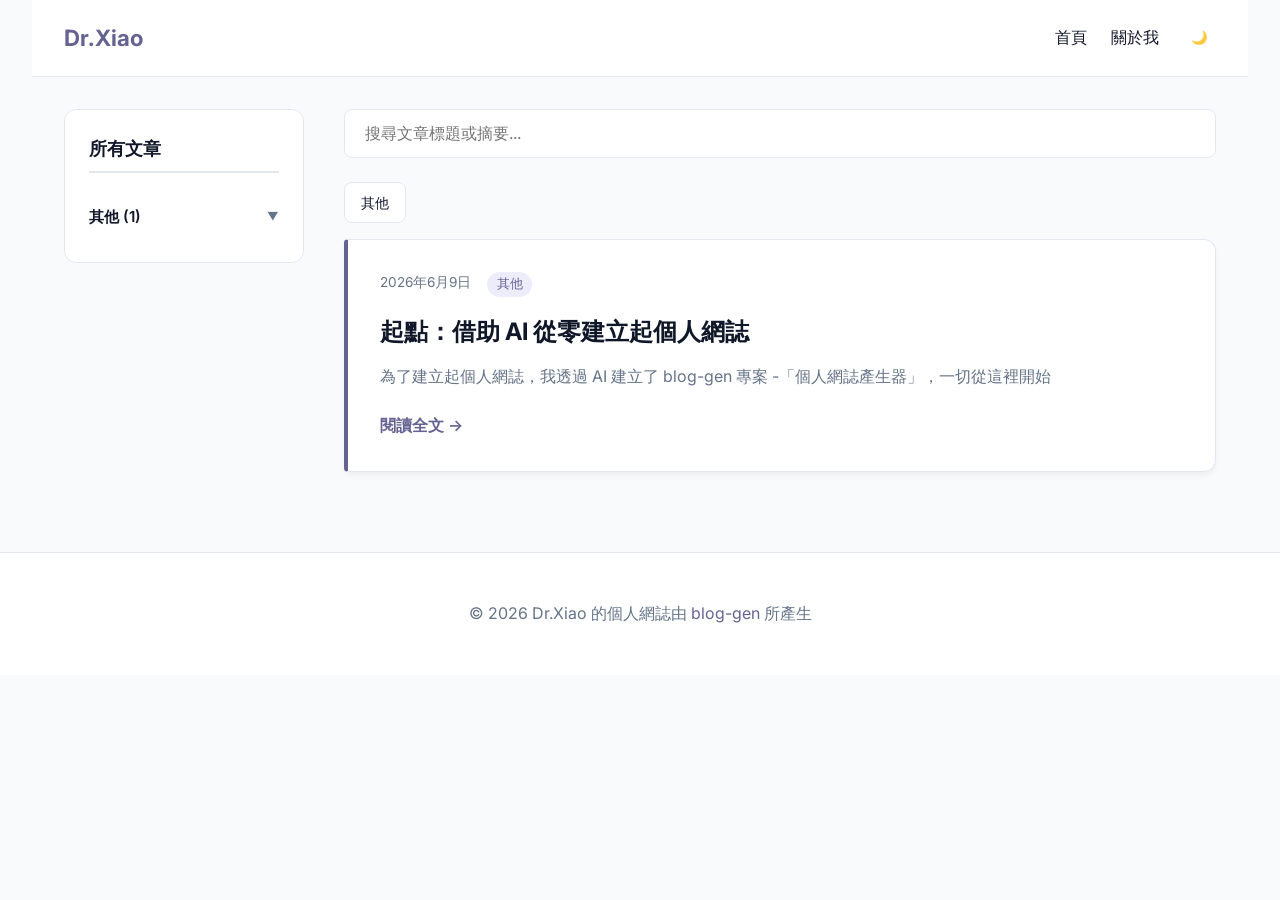
==== docs/index.html @ 83f29e0b "Change directory tree" ====
<!DOCTYPE html>
<html lang="zh-TW">
<head>
  <meta charset="UTF-8">
  <meta name="viewport" content="width=device-width, initial-scale=1.0">
  <title>Dr.Xiao</title>
  <meta name="description" content="探討軟體工程、人工智慧與科技生活的個人網誌">
  <link rel="stylesheet" href="https://fonts.googleapis.com/css2?family=Inter:wght@300;400;500;600;700;800&display=swap">
  <link rel="stylesheet" href="css/styles.css">
</head>
<body>
  <script>
    (function() {
      const savedTheme = localStorage.getItem('theme');
      const prefersDark = window.matchMedia('(prefers-color-scheme: dark)').matches;
      if (savedTheme === 'dark' || (!savedTheme && prefersDark)) {
        document.body.classList.add('dark-mode');
      }
    })();
  </script>

  <nav id="navbar">
    <a href="index.html" class="nav-logo">Dr.Xiao</a>
    <div class="nav-links">
      <a href="index.html">首頁</a>
      <a href="about.html">關於我</a>
      <button class="theme-toggle" id="theme-toggle" aria-label="切換主題">
        <span>🌙</span>
      </button>
    </div>
  </nav>

  <main class="homepage-container">
    <aside class="homepage-sidebar">
      <h3 class="sidebar-title">所有文章</h3>
      <div class="category-accordion">

    <details class="category-accordion-item" >
      <summary class="category-summary">
        <span>其他 (1)</span>
        <span class="accordion-icon">▼</span>
      </summary>
      <ul class="category-article-list">
        <li>
        <a href="articles/starting-point-my-blog-with-ai.html" class="category-article-link " title="起點：借助 AI 從零建立起個人網誌">
          起點：借助 AI 從零建立起個人網誌
        </a>
      </li>
      </ul>
    </details>

      </div>
    </aside>

    <div class="homepage-main-content homepage-layout-classic">
      <div class="controls-container">
        <input type="text" id="search-input" class="search-bar" placeholder="搜尋文章標題或摘要...">

        <div class="category-badges">
          <a href="index.html?category=misc" class="category-badge " data-category="misc">
      其他
    </a>
        </div>
      </div>

      <div class="articles-grid" id="articles-container">

        <article class="card article-card" data-category="misc" data-title="起點：借助 AI 從零建立起個人網誌" data-summary="為了建立起個人網誌，我透過 AI 建立了 blog-gen 專案 -「個人網誌產生器」，一切從這裡開始">
          <div class="article-meta">
            <span>2026年6月9日</span>
            <a href="index.html?category=misc" class="category-tag">其他</a>
          </div>
          <h2 class="article-title">
            <a href="articles/starting-point-my-blog-with-ai.html">起點：借助 AI 從零建立起個人網誌</a>
          </h2>
          <p class="article-summary">為了建立起個人網誌，我透過 AI 建立了 blog-gen 專案 -「個人網誌產生器」，一切從這裡開始</p>
          <a href="articles/starting-point-my-blog-with-ai.html" class="read-more">閱讀全文 →</a>
        </article>
        <div id="empty-state" class="empty-state" style="display: none;">
          找不到相符的文章。
        </div>
      </div>
    </div>
  </main>

  <footer>
    <p>&copy; 2026 Dr.Xiao 的個人網誌由 <a href="https://github.com" target="_blank">blog-gen</a> 所產生</p>
  </footer>

  <script src="js/main.js"></script>
</body>
</html>
---- docs/css/styles.css ----
:root {
  --primary-color: #656397;
  --primary-hover: #656397dd;
  --bg-light: #f8fafc;
  --bg-card-light: #ffffff;
  --text-light: #0f172a;
  --text-muted-light: #64748b;
  --border-light: #e2e8f0;

  --bg-dark: #0f172a;
  --bg-card-dark: #1e293b;
  --text-dark: #f8fafc;
  --text-muted-dark: #94a3b8;
  --border-dark: #334155;

  --font-sans: 'Inter', system-ui, -apple-system, BlinkMacSystemFont, "Segoe UI", Roboto, "Helvetica Neue", Arial, sans-serif;
  --transition: all 0.3s cubic-bezier(0.4, 0, 0.2, 1);
}

* {
  box-sizing: border-box;
  margin: 0;
  padding: 0;
}

body {
  font-family: var(--font-sans);
  background-color: var(--bg-light);
  color: var(--text-light);
  line-height: 1.6;
  transition: var(--transition);
}

body.dark-mode {
  background-color: var(--bg-dark);
  color: var(--text-dark);
}

nav {
  display: flex;
  justify-content: space-between;
  align-items: center;
  max-width: 95%;
  margin: 0 auto;
  padding: 1.25rem 2rem;
  border-bottom: 1px solid var(--border-light);
  background-color: var(--bg-card-light);
  position: sticky;
  top: 0;
  z-index: 10;
  backdrop-filter: blur(10px);
  background-opacity: 0.8;
  transition: var(--transition);
}

body.dark-mode nav {
  background-color: rgba(30, 41, 59, 0.8);
  border-bottom: 1px solid var(--border-dark);
}

.nav-logo {
  font-weight: 700;
  font-size: 1.4rem;
  color: var(--primary-color);
  text-decoration: none;
}

.nav-links {
  display: flex;
  gap: 1.5rem;
  align-items: center;
}

.nav-links a {
  text-decoration: none;
  color: inherit;
  font-weight: 500;
  transition: var(--transition);
}

.nav-links a:hover {
  color: var(--primary-color);
}

.theme-toggle {
  background: none;
  border: none;
  color: inherit;
  cursor: pointer;
  padding: 0.5rem;
  border-radius: 50%;
  transition: var(--transition);
  display: flex;
  align-items: center;
}

.theme-toggle:hover {
  background-color: rgba(0,0,0,0.05);
}

body.dark-mode .theme-toggle:hover {
  background-color: rgba(255,255,255,0.05);
}

/* Homepage container layout (Split sidebar) */
.homepage-container {
  max-width: 95%;
  margin: 2rem auto;
  padding: 0 2rem;
  display: grid;
  grid-template-columns: 1fr;
  gap: 2.5rem;
}
@media (min-width: 900px) {
  .homepage-container {
    grid-template-columns: 240px 1fr;
  }
}

.homepage-sidebar {
  display: flex;
  flex-direction: column;
  gap: 1.5rem;
  height: fit-content;
  background-color: var(--bg-card-light);
  border: 1px solid var(--border-light);
  border-radius: 12px;
  padding: 1.5rem;
  position: sticky;
  top: 90px;
  transition: var(--transition);
}
body.dark-mode .homepage-sidebar {
  background-color: var(--bg-card-dark);
  border: 1px solid var(--border-dark);
}

.category-accordion {
  display: flex;
  flex-direction: column;
  gap: 0.75rem;
}

.category-accordion-item {
  border-bottom: 1px solid var(--border-light);
  padding-bottom: 0.75rem;
}
body.dark-mode .category-accordion-item {
  border-bottom: 1px solid var(--border-dark);
}
.category-accordion-item:last-child {
  border-bottom: none;
  padding-bottom: 0;
}

.category-summary {
  list-style: none;
  display: flex;
  justify-content: space-between;
  align-items: center;
  cursor: pointer;
  padding: 0.5rem 0;
  font-weight: 600;
  font-size: 0.95rem;
  color: inherit;
  transition: var(--transition);
}
.category-summary::-webkit-details-marker {
  display: none;
}
.category-summary:hover {
  color: var(--primary-color);
}

.accordion-icon {
  font-size: 0.7rem;
  transition: transform 0.2s ease;
  color: var(--text-muted-light);
}
body.dark-mode .accordion-icon {
  color: var(--text-muted-dark);
}
details[open] .accordion-icon {
  transform: rotate(180deg);
}

.category-article-list {
  list-style: none;
  padding-left: 1rem;
  margin-top: 0.5rem;
  display: flex;
  flex-direction: column;
  gap: 0.4rem;
}

.category-article-link {
  color: var(--text-muted-light);
  text-decoration: none;
  font-size: 0.88rem;
  transition: var(--transition);
  display: block;
  padding: 0.2rem 0;
  white-space: normal;
  word-wrap: break-word;
}
body.dark-mode .category-article-link {
  color: var(--text-muted-dark);
}
.category-article-link:hover {
  color: var(--primary-color);
  padding-left: 4px;
}
.category-article-link.active {
  color: var(--primary-color);
  font-weight: 700;
  padding-left: 4px;
}
body.dark-mode .category-article-link.active {
  color: var(--primary-color);
}

main {
  max-width: 95%;
  margin: 2rem auto;
  padding: 0 2rem;
  display: grid;
  grid-template-columns: 1fr;
  gap: 2rem;
}

/* Grid Layout for Homepage depending on selection */
.homepage-layout-modern {
  grid-template-columns: 1fr;
}
@media (min-width: 768px) {
  .homepage-layout-modern .articles-grid {
    display: grid;
    grid-template-columns: repeat(2, 1fr);
    gap: 2rem;
  }
}

/* Classic layout: Single column list with left accent border */
.homepage-layout-classic .articles-grid {
  display: flex;
  flex-direction: column;
  gap: 2rem;
}
.homepage-layout-classic .article-card {
  border-left: 4px solid var(--primary-color);
  border-radius: 4px 12px 12px 4px;
}

/* Minimal layout: Simple row-aligned text list, compact, no cards */
.homepage-layout-minimal .articles-grid {
  display: flex;
  flex-direction: column;
  gap: 0;
}
.homepage-layout-minimal .article-card {
  flex-direction: row;
  align-items: center;
  justify-content: space-between;
  background: transparent;
  border: none;
  border-bottom: 1px solid var(--border-light);
  box-shadow: none;
  border-radius: 0;
  padding: 1.25rem 0.5rem;
  margin: 0;
  transition: var(--transition);
}
body.dark-mode .homepage-layout-minimal .article-card {
  border-bottom: 1px solid var(--border-dark);
}
.homepage-layout-minimal .article-card:hover {
  transform: translateX(6px);
  border-color: var(--primary-color);
  background: transparent;
  box-shadow: none;
}
.homepage-layout-minimal .article-card .article-summary,
.homepage-layout-minimal .article-card .read-more {
  display: none;
}
.homepage-layout-minimal .article-card .article-title {
  font-size: 1.15rem;
  margin-bottom: 0;
  font-weight: 600;
}
.homepage-layout-minimal .article-card .article-meta {
  margin-bottom: 0;
  display: flex;
  flex-direction: row;
  align-items: center;
  gap: 1rem;
}
@media (max-width: 600px) {
  .homepage-layout-minimal .article-card {
    flex-direction: column;
    align-items: flex-start;
    gap: 0.5rem;
    padding: 1rem 0;
  }
}

.articles-grid {
  display: flex;
  flex-direction: column;
  gap: 2rem;
}

.card {
  background-color: var(--bg-card-light);
  border: 1px solid var(--border-light);
  border-radius: 12px;
  padding: 2rem;
  box-shadow: 0 4px 6px -1px rgba(0, 0, 0, 0.05);
  transition: var(--transition);
  position: relative;
  display: flex;
  flex-direction: column;
}

body.dark-mode .card {
  background-color: var(--bg-card-dark);
  border: 1px solid var(--border-dark);
}

.card:hover {
  transform: translateY(-4px);
  box-shadow: 0 10px 15px -3px rgba(0, 0, 0, 0.1);
  border-color: var(--primary-color);
}

.article-title {
  font-size: 1.5rem;
  font-weight: 700;
  margin-bottom: 0.75rem;
  color: inherit;
  text-decoration: none;
}

.article-title a {
  text-decoration: none;
  color: inherit;
  transition: var(--transition);
}

.article-title a:hover {
  color: var(--primary-color);
}

.article-meta {
  display: flex;
  gap: 1rem;
  font-size: 0.85rem;
  color: var(--text-muted-light);
  margin-bottom: 1rem;
  flex-wrap: wrap;
}

body.dark-mode .article-meta {
  color: var(--text-muted-dark);
}

.category-tag {
  background-color: rgba(79, 70, 229, 0.1);
  color: var(--primary-color);
  padding: 0.15rem 0.6rem;
  border-radius: 9999px;
  font-weight: 500;
  text-decoration: none;
  font-size: 0.8rem;
}

.article-summary {
  color: var(--text-muted-light);
  margin-bottom: 1.5rem;
}

body.dark-mode .article-summary {
  color: var(--text-muted-dark);
}

.read-more {
  margin-top: auto;
  color: var(--primary-color);
  text-decoration: none;
  font-weight: 600;
  display: inline-flex;
  align-items: center;
  gap: 0.25rem;
  transition: var(--transition);
}

.read-more:hover {
  color: var(--primary-hover);
  transform: translateX(4px);
}

/* Category Filters & Search */
.controls-container {
  display: flex;
  flex-direction: column;
  gap: 1.5rem;
  margin-bottom: 1rem;
}

.search-bar {
  width: 100%;
  padding: 0.85rem 1.25rem;
  font-size: 1rem;
  border: 1px solid var(--border-light);
  border-radius: 8px;
  background-color: var(--bg-card-light);
  color: inherit;
  font-family: inherit;
  transition: var(--transition);
}

body.dark-mode .search-bar {
  background-color: var(--bg-card-dark);
  border: 1px solid var(--border-dark);
}

.search-bar:focus {
  outline: none;
  border-color: var(--primary-color);
  box-shadow: 0 0 0 3px rgba(79, 70, 229, 0.25);
}

.category-badges {
  display: flex;
  gap: 0.75rem;
  flex-wrap: wrap;
}

.category-badge {
  text-decoration: none;
  background-color: var(--bg-card-light);
  border: 1px solid var(--border-light);
  color: inherit;
  padding: 0.5rem 1rem;
  border-radius: 8px;
  font-size: 0.9rem;
  font-weight: 500;
  cursor: pointer;
  transition: var(--transition);
}

body.dark-mode .category-badge {
  background-color: var(--bg-card-dark);
  border: 1px solid var(--border-dark);
}

.category-badge:hover, .category-badge.active {
  background-color: var(--primary-color);
  color: white;
  border-color: var(--primary-color);
}

/* Article detail template layouts */
.article-detail-container {
  max-width: 95%;
  margin: 3rem auto;
  padding: 0 1.5rem;
}

.article-header {
  margin-bottom: 2.5rem;
  text-align: left;
  border-bottom: 1px solid var(--border-light);
  padding-bottom: 1.5rem;
}

body.dark-mode .article-header {
  border-bottom: 1px solid var(--border-dark);
}

.article-header h1 {
  font-size: 2.6rem;
  font-weight: 800;
  letter-spacing: -0.02em;
  margin-bottom: 1rem;
  line-height: 1.2;
  color: var(--text-light);
}

body.dark-mode .article-header h1 {
  color: var(--text-dark);
}

.meta-item {
  display: inline-flex;
  align-items: center;
  gap: 0.35rem;
}

.meta-icon {
  opacity: 0.8;
  font-size: 0.95rem;
}

.article-header .category-tag {
  background-color: rgba(79, 70, 229, 0.08);
  color: var(--primary-color);
  padding: 0.2rem 0.75rem;
  border-radius: 9999px;
  font-weight: 500;
  text-decoration: none;
  font-size: 0.82rem;
  transition: var(--transition);
  display: inline-flex;
  align-items: center;
  gap: 0.3rem;
  border: 1px solid rgba(79, 70, 229, 0.15);
}

.article-header .category-tag:hover {
  background-color: var(--primary-color);
  color: white;
  border-color: var(--primary-color);
  transform: translateY(-1px);
}

.article-content {
  font-size: 1.1rem;
  line-height: 1.8;
}

.article-content p {
  margin-bottom: 1.5rem;
}

.article-content blockquote {
  border-left: 4px solid var(--primary-color);
  padding-left: 1.25rem;
  margin: 1.5rem 0;
  font-style: italic;
  color: var(--text-muted-light);
}

body.dark-mode .article-content blockquote {
  color: var(--text-muted-dark);
}

.article-content pre {
  background-color: #1e293b;
  color: #f8fafc;
  padding: 1.25rem;
  border-radius: 8px;
  overflow-x: auto;
  margin: 1.5rem 0;
}

.article-content code {
  font-family: SFMono-Regular, Consolas, "Liberation Mono", Menlo, monospace;
  font-size: 0.9em;
}

.article-content ul, .article-content ol {
  margin-bottom: 1.5rem;
  padding-left: 1.5rem;
}

.article-content li {
  margin-bottom: 0.5rem;
}

/* Layout options for articles */
.article-with-sidebar {
  display: grid;
  grid-template-columns: 1fr;
  gap: 2.5rem;
}
@media (min-width: 900px) {
  .article-with-sidebar.sidebar-right {
    grid-template-columns: 1fr 240px;
  }
  .article-with-sidebar.sidebar-left {
    grid-template-columns: 240px 1fr;
  }
}

.article-sidebar {
  background-color: var(--bg-card-light);
  border: 1px solid var(--border-light);
  border-radius: 12px;
  padding: 1.5rem;
  height: fit-content;
  display: flex;
  flex-direction: column;
  gap: 1.5rem;
  position: sticky;
  top: 90px;
  transition: var(--transition);
}

body.dark-mode .article-sidebar {
  background-color: var(--bg-card-dark);
  border: 1px solid var(--border-dark);
}

.sidebar-title {
  font-size: 1.15rem;
  font-weight: 700;
  border-bottom: 2px solid var(--border-light);
  padding-bottom: 0.5rem;
}

body.dark-mode .sidebar-title {
  border-bottom: 2px solid var(--border-dark);
}

/* Font Size Modifiers */
.font-sm { font-size: 0.95rem; }
.font-md { font-size: 1.1rem; }
.font-lg { font-size: 1.25rem; }

/* Text Alignment */
.align-left { text-align: left; }
.align-right { text-align: right; }
.align-justify { text-align: justify; }

/* About Me page styles */
.about-container {
  max-width: 95%;
  margin: 3rem auto;
  padding: 0 1.5rem;
}

.about-split {
  display: grid;
  grid-template-columns: 1fr;
  gap: 3rem;
  align-items: center;
}
@media (min-width: 768px) {
  .about-split {
    grid-template-columns: 1fr 2fr;
  }
}

.about-avatar-wrapper {
  display: flex;
  justify-content: center;
}

.about-avatar {
  width: 220px;
  height: 220px;
  border-radius: 50%;
  object-fit: cover;
  border: 4px solid var(--primary-color);
  box-shadow: 0 10px 15px -3px rgba(0,0,0,0.1);
  transition: var(--transition);
}

.about-avatar:hover {
  transform: scale(1.05);
}

.about-content {
  display: flex;
  flex-direction: column;
  gap: 1.5rem;
}

.about-bio {
  font-size: 1.15rem;
  line-height: 1.8;
  white-space: pre-wrap;
}

.about-single {
  text-align: center;
  max-width: 1000px;
  margin: 0 auto;
}

.about-single .about-avatar-wrapper {
  margin-bottom: 2rem;
}

.avatar-left { justify-content: flex-start; }
.avatar-center { justify-content: center; }
.avatar-right { justify-content: flex-end; }

/* Footer */
footer {
  text-align: center;
  padding: 3rem 2rem;
  border-top: 1px solid var(--border-light);
  margin-top: 5rem;
  color: var(--text-muted-light);
  background-color: var(--bg-card-light);
  transition: var(--transition);
}

body.dark-mode footer {
  background-color: var(--bg-card-dark);
  border-top: 1px solid var(--border-dark);
  color: var(--text-muted-dark);
}

footer a {
  color: var(--primary-color);
  text-decoration: none;
}

footer a:hover {
  text-decoration: underline;
}

.empty-state {
  text-align: center;
  padding: 4rem 2rem;
  color: var(--text-muted-light);
}

body.dark-mode .empty-state {
  color: var(--text-muted-dark);
}

body {
    filter: grayscale(10%)
}
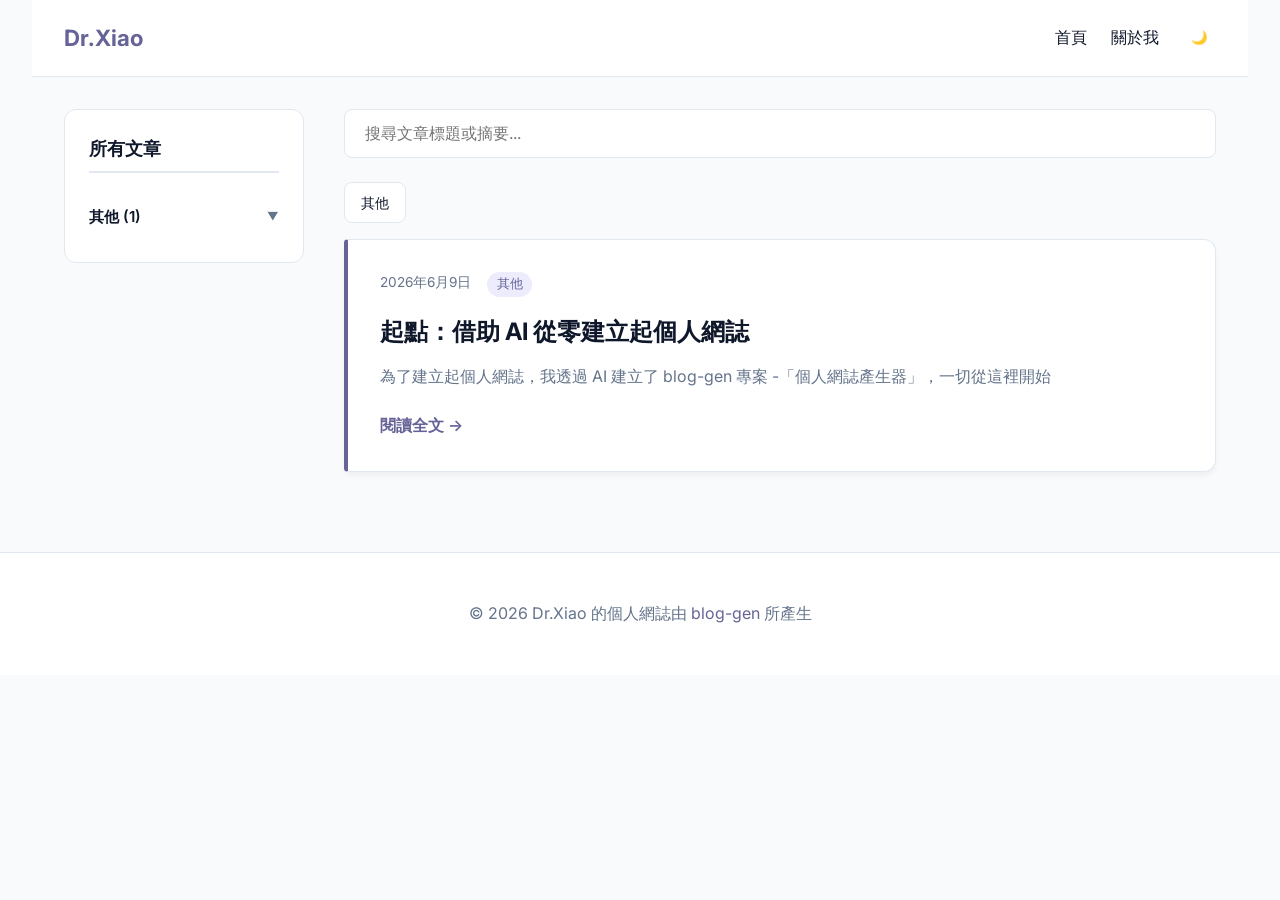
==== commit 3a7b7970: "Update about-me" ====
--- a/docs/index.html
+++ b/docs/index.html
@@ -4,7 +4,7 @@
   <meta charset="UTF-8">
   <meta name="viewport" content="width=device-width, initial-scale=1.0">
   <title>Dr.Xiao</title>
-  <meta name="description" content="探討軟體工程、人工智慧與科技生活的個人網誌">
+  <meta name="description" content="">
   <link rel="stylesheet" href="https://fonts.googleapis.com/css2?family=Inter:wght@300;400;500;600;700;800&display=swap">
   <link rel="stylesheet" href="css/styles.css">
 </head>
--- a/docs/css/styles.css
+++ b/docs/css/styles.css
@@ -723,6 +723,3 @@
   color: var(--text-muted-dark);
 }
 
-body {
-    filter: grayscale(10%)
-}
